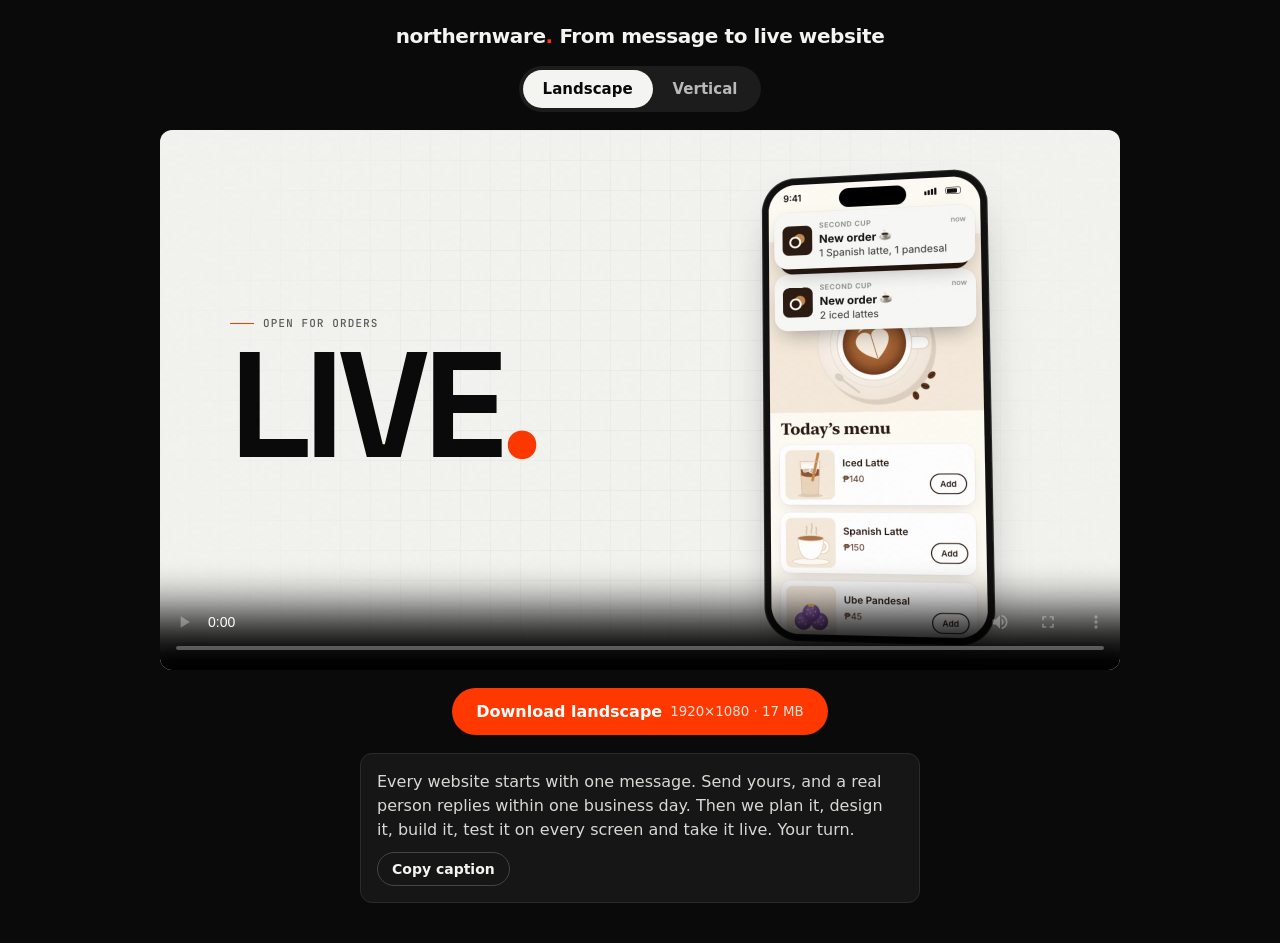
==== index.html @ ee3055ee "Northernware showreel: preview and download page Co-Authored-By: Claude Opus 5.5 <noreply@anthropic." ====
<!doctype html><html lang="en"><head><meta charset="utf-8"><meta name="viewport" content="width=device-width,initial-scale=1">
<meta name="robots" content="noindex"><title>Northernware showreel</title>
<style>
*{box-sizing:border-box}body{margin:0;background:#0A0A0A;color:#F4F4F0;font:16px system-ui,-apple-system,sans-serif;min-height:100vh;display:flex;flex-direction:column;align-items:center;padding:24px 16px 40px;gap:18px}
h1{font-size:20px;margin:0;letter-spacing:-.02em}h1 b{color:#FF3800}
.tabs{display:flex;background:#1c1c1c;border-radius:999px;padding:4px}
.tabs button{border:0;background:none;color:#B9B9B9;font:600 15px system-ui;padding:10px 20px;border-radius:999px;cursor:pointer}
.tabs button.on{background:#F4F4F0;color:#0A0A0A}
video{width:100%;max-width:960px;border-radius:12px;background:#000;display:block}
video.v{max-width:min(420px,100%);max-height:75vh}
.dl{display:inline-flex;align-items:center;gap:8px;background:#FF3800;color:#fff;text-decoration:none;font:700 16px system-ui;padding:14px 24px;border-radius:999px}
.dl small{font-weight:500;opacity:.85}
.copy{max-width:560px;background:#161616;border:1px solid #2a2a2a;border-radius:12px;padding:16px;color:#d8d8d4;line-height:1.5}
.copy button{margin-top:10px;background:none;border:1px solid #444;color:#F4F4F0;border-radius:999px;padding:8px 14px;font:600 14px system-ui}
</style></head><body>
<h1>northernware<b>.</b> From message to live website</h1>
<div class="tabs"><button id="bl" class="on">Landscape</button><button id="bv">Vertical</button></div>
<video id="vid" src="landscape.mp4" poster="landscape.jpg" controls playsinline preload="metadata"></video>
<a class="dl" id="dl" href="landscape.mp4" download="northernware-showreel-landscape.mp4">Download landscape <small>1920&times;1080 &middot; 17 MB</small></a>
<div class="copy"><div id="ct">Every website starts with one message. Send yours, and a real person replies within one business day. Then we plan it, design it, build it, test it on every screen and take it live. Your turn.</div><button id="cb">Copy caption</button></div>
<script>
const set=(v)=>{const k=v?'vertical':'landscape';vid.src=k+'.mp4';vid.poster=k+'.jpg';vid.className=v?'v':'';
dl.href=k+'.mp4';dl.download='northernware-showreel-'+k+'.mp4';dl.innerHTML='Download '+k+' <small>'+(v?'1080&times;1920':'1920&times;1080')+' &middot; 17 MB</small>';
bl.className=v?'':'on';bv.className=v?'on':'';};
bl.onclick=()=>set(0);bv.onclick=()=>set(1);
cb.onclick=()=>navigator.clipboard.writeText(ct.textContent).then(()=>cb.textContent='Copied');
</script></body></html>
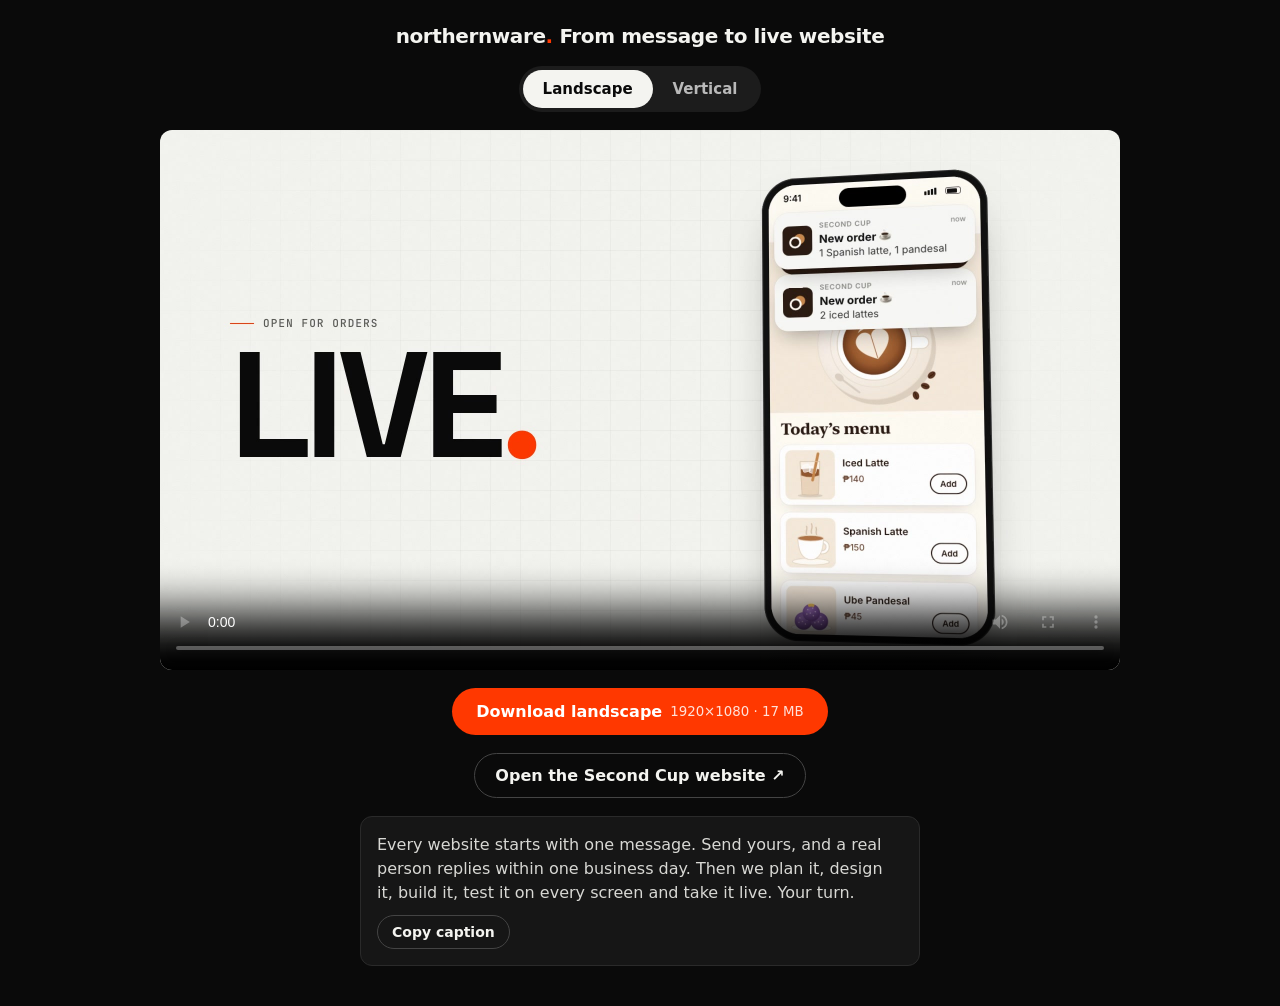
==== commit 3fc88996: "Add the Second Cup example site Co-Authored-By: Claude Opus 5.5 <noreply@anthropic.com>" ====
--- a/index.html
+++ b/index.html
@@ -10,6 +10,7 @@
 video.v{max-width:min(420px,100%);max-height:75vh}
 .dl{display:inline-flex;align-items:center;gap:8px;background:#FF3800;color:#fff;text-decoration:none;font:700 16px system-ui;padding:14px 24px;border-radius:999px}
 .dl small{font-weight:500;opacity:.85}
+.site{color:#F4F4F0;font-weight:600;text-decoration:none;border:1px solid #444;border-radius:999px;padding:12px 20px}
 .copy{max-width:560px;background:#161616;border:1px solid #2a2a2a;border-radius:12px;padding:16px;color:#d8d8d4;line-height:1.5}
 .copy button{margin-top:10px;background:none;border:1px solid #444;color:#F4F4F0;border-radius:999px;padding:8px 14px;font:600 14px system-ui}
 </style></head><body>
@@ -17,6 +18,7 @@
 <div class="tabs"><button id="bl" class="on">Landscape</button><button id="bv">Vertical</button></div>
 <video id="vid" src="landscape.mp4" poster="landscape.jpg" controls playsinline preload="metadata"></video>
 <a class="dl" id="dl" href="landscape.mp4" download="northernware-showreel-landscape.mp4">Download landscape <small>1920&times;1080 &middot; 17 MB</small></a>
+<a class="site" href="second-cup/">Open the Second Cup website &#8599;</a>
 <div class="copy"><div id="ct">Every website starts with one message. Send yours, and a real person replies within one business day. Then we plan it, design it, build it, test it on every screen and take it live. Your turn.</div><button id="cb">Copy caption</button></div>
 <script>
 const set=(v)=>{const k=v?'vertical':'landscape';vid.src=k+'.mp4';vid.poster=k+'.jpg';vid.className=v?'v':'';
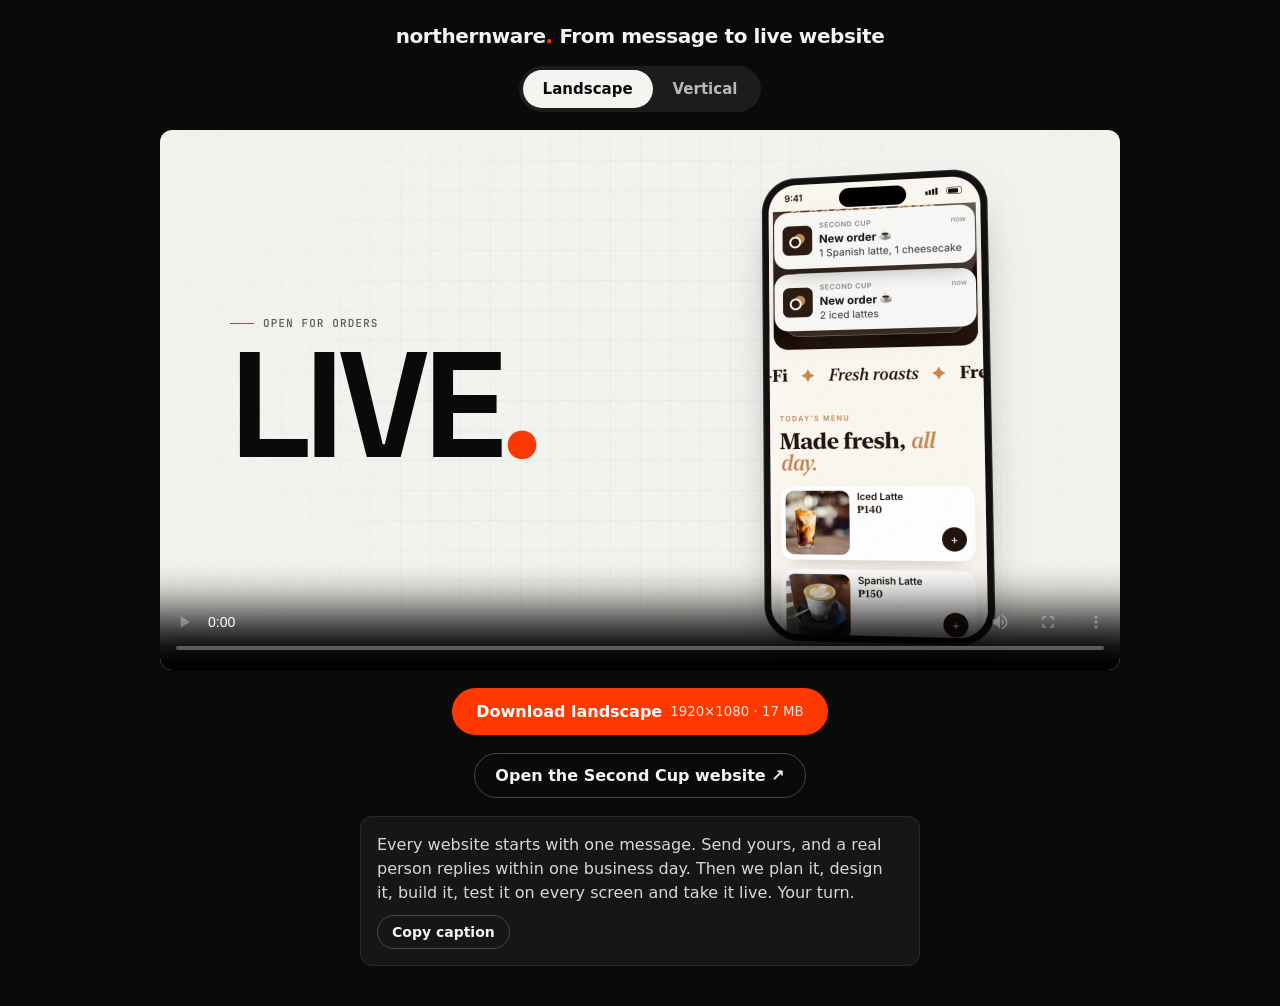
==== commit e7492e93: "Showreel v2: real site, photos, map, the old reel's music Co-Authored-By: Claude Opus 5.5 <noreply@a" ====
--- a/index.html
+++ b/index.html
@@ -16,12 +16,12 @@
 </style></head><body>
 <h1>northernware<b>.</b> From message to live website</h1>
 <div class="tabs"><button id="bl" class="on">Landscape</button><button id="bv">Vertical</button></div>
-<video id="vid" src="landscape.mp4" poster="landscape.jpg" controls playsinline preload="metadata"></video>
+<video id="vid" src="landscape.mp4?v=2" poster="landscape.jpg?v=2" controls playsinline preload="metadata"></video>
 <a class="dl" id="dl" href="landscape.mp4" download="northernware-showreel-landscape.mp4">Download landscape <small>1920&times;1080 &middot; 17 MB</small></a>
 <a class="site" href="second-cup/">Open the Second Cup website &#8599;</a>
 <div class="copy"><div id="ct">Every website starts with one message. Send yours, and a real person replies within one business day. Then we plan it, design it, build it, test it on every screen and take it live. Your turn.</div><button id="cb">Copy caption</button></div>
 <script>
-const set=(v)=>{const k=v?'vertical':'landscape';vid.src=k+'.mp4';vid.poster=k+'.jpg';vid.className=v?'v':'';
+const set=(v)=>{const k=v?'vertical':'landscape';vid.src=k+".mp4?v=2";vid.poster=k+".jpg?v=2";vid.className=v?'v':'';
 dl.href=k+'.mp4';dl.download='northernware-showreel-'+k+'.mp4';dl.innerHTML='Download '+k+' <small>'+(v?'1080&times;1920':'1920&times;1080')+' &middot; 17 MB</small>';
 bl.className=v?'':'on';bv.className=v?'on':'';};
 bl.onclick=()=>set(0);bv.onclick=()=>set(1);
